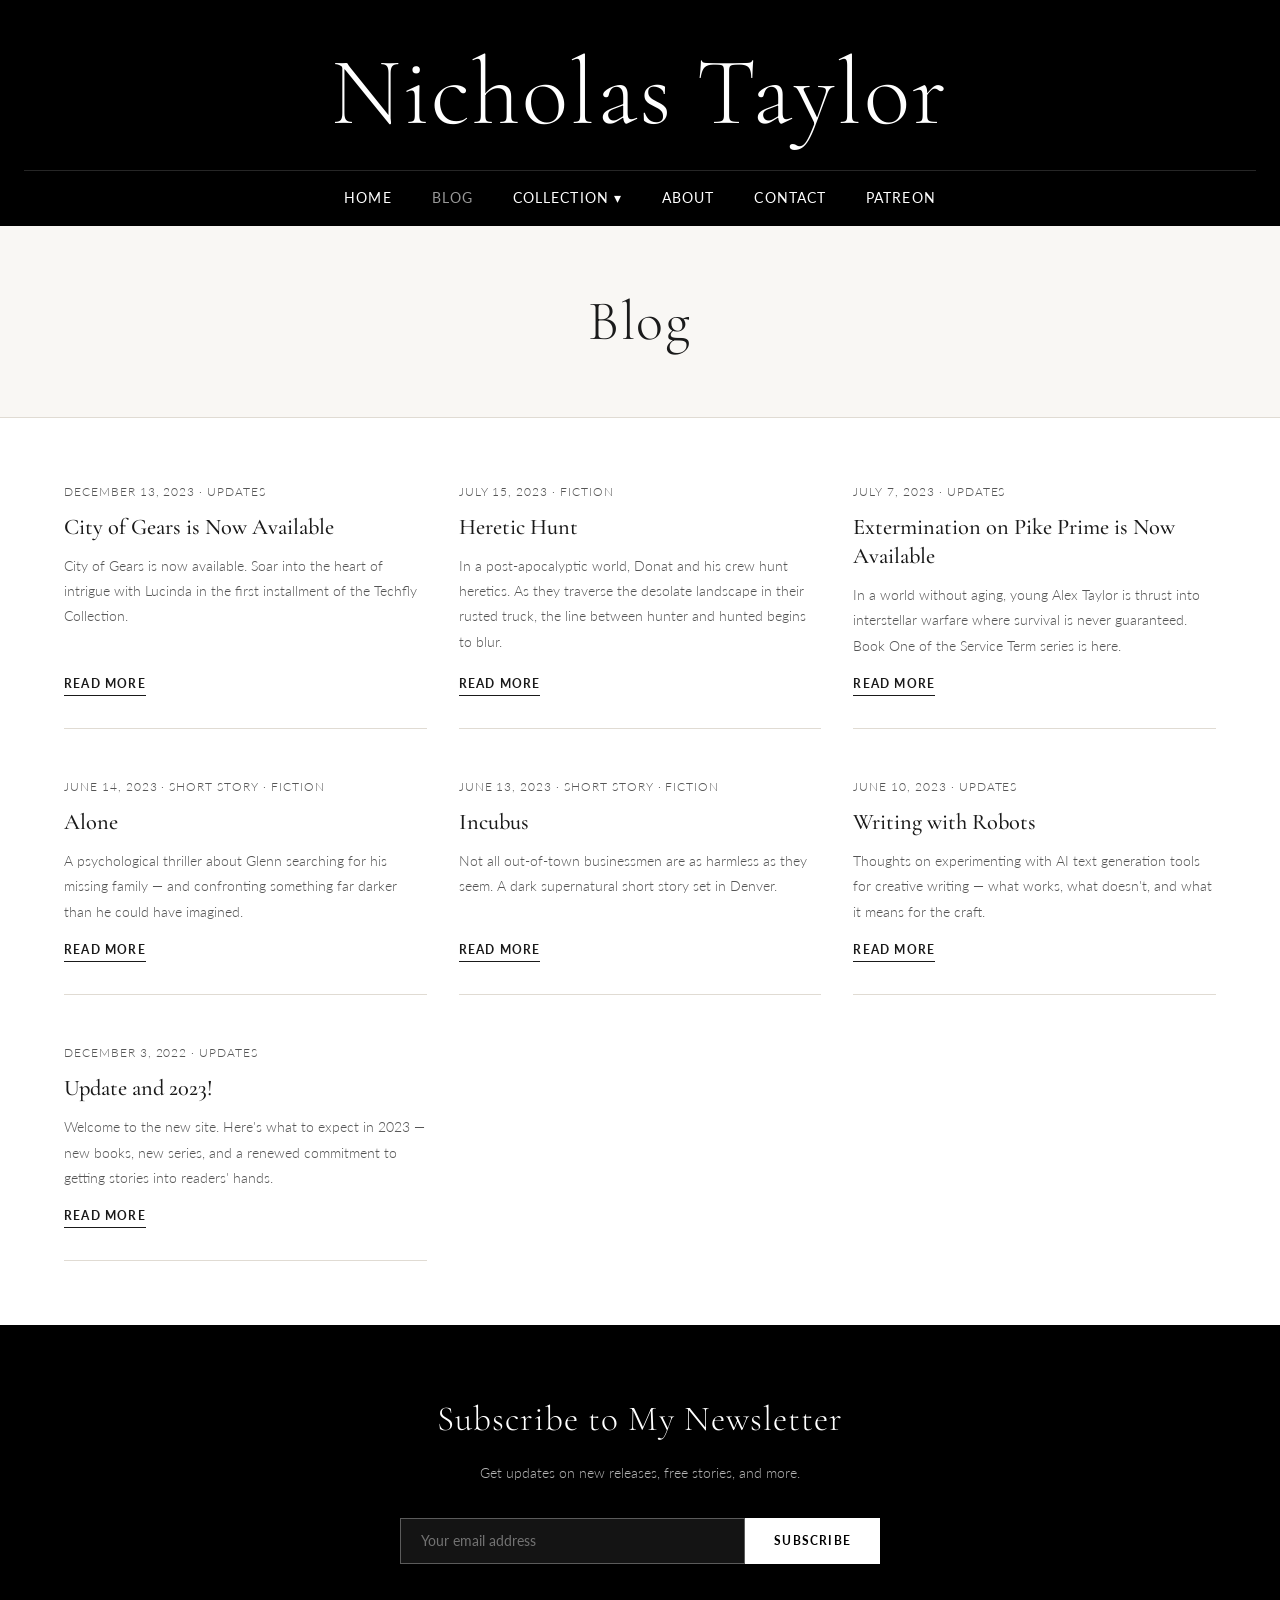
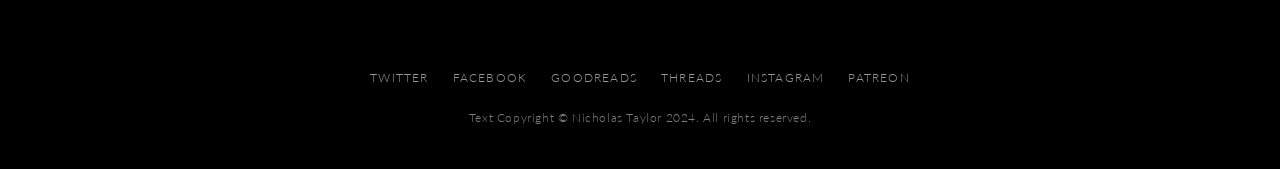
==== blog/index.html @ b20568f2 "Initial site build — migrated from Squarespace Static HTML/CSS author website for nicholastaylor.co." ====
<!DOCTYPE html>
<html lang="en">
<head>
  <meta charset="UTF-8">
  <meta name="viewport" content="width=device-width, initial-scale=1.0">
  <title>Blog — Nicholas Taylor</title>
  <meta name="description" content="Blog posts by Nicholas Taylor — updates, short fiction, and thoughts on writing fantasy and science fiction.">
  <link rel="stylesheet" href="../css/style.css">
</head>
<body>

  <header class="site-header">
    <h1 class="site-title"><a href="../index.html">Nicholas Taylor</a></h1>
    <nav class="site-nav" aria-label="Main navigation">
      <button class="nav-toggle" aria-label="Toggle menu" onclick="toggleNav()">☰</button>
      <ul id="main-nav">
        <li><a href="../index.html">Home</a></li>
        <li><a href="index.html" class="active">Blog</a></li>
        <li class="dropdown">
          <a href="#" onclick="toggleDropdown(event, this)">Collection ▾</a>
          <ul class="dropdown-menu">
            <li><a href="../books/legon-series.html">Legon Series</a></li>
            <li><a href="../books/contractor-series.html">Contractor Series</a></li>
            <li><a href="../books/service-term.html">Service Term</a></li>
            <li><a href="../books/techfly.html">Techfly</a></li>
            <li><a href="../books/invisible-defenders.html">The Invisible Defenders</a></li>
            <li><a href="../books/essaerist-war.html">Essaerist War</a></li>
          </ul>
        </li>
        <li><a href="../about.html">About</a></li>
        <li><a href="../contact.html">Contact</a></li>
        <li><a href="https://patreon.com/NicholasTaylor" target="_blank" rel="noopener">Patreon</a></li>
      </ul>
    </nav>
  </header>

  <main>
    <div class="page-header">
      <h2 class="page-header__title">Blog</h2>
    </div>

    <div class="container">
      <div class="blog-grid">

        <article class="blog-card">
          <div class="blog-card__meta">December 13, 2023 &middot; Updates</div>
          <h2 class="blog-card__title"><a href="city-of-gears-now-available.html">City of Gears is Now Available</a></h2>
          <p class="blog-card__excerpt">City of Gears is now available. Soar into the heart of intrigue with Lucinda in the first installment of the Techfly Collection.</p>
          <a href="city-of-gears-now-available.html" class="blog-card__read-more">Read More</a>
        </article>

        <article class="blog-card">
          <div class="blog-card__meta">July 15, 2023 &middot; Fiction</div>
          <h2 class="blog-card__title"><a href="heretic-hunt.html">Heretic Hunt</a></h2>
          <p class="blog-card__excerpt">In a post-apocalyptic world, Donat and his crew hunt heretics. As they traverse the desolate landscape in their rusted truck, the line between hunter and hunted begins to blur.</p>
          <a href="heretic-hunt.html" class="blog-card__read-more">Read More</a>
        </article>

        <article class="blog-card">
          <div class="blog-card__meta">July 7, 2023 &middot; Updates</div>
          <h2 class="blog-card__title"><a href="extermination-on-pike-prime.html">Extermination on Pike Prime is Now Available</a></h2>
          <p class="blog-card__excerpt">In a world without aging, young Alex Taylor is thrust into interstellar warfare where survival is never guaranteed. Book One of the Service Term series is here.</p>
          <a href="extermination-on-pike-prime.html" class="blog-card__read-more">Read More</a>
        </article>

        <article class="blog-card">
          <div class="blog-card__meta">June 14, 2023 &middot; Short Story · Fiction</div>
          <h2 class="blog-card__title"><a href="alone.html">Alone</a></h2>
          <p class="blog-card__excerpt">A psychological thriller about Glenn searching for his missing family — and confronting something far darker than he could have imagined.</p>
          <a href="alone.html" class="blog-card__read-more">Read More</a>
        </article>

        <article class="blog-card">
          <div class="blog-card__meta">June 13, 2023 &middot; Short Story · Fiction</div>
          <h2 class="blog-card__title"><a href="incubus.html">Incubus</a></h2>
          <p class="blog-card__excerpt">Not all out-of-town businessmen are as harmless as they seem. A dark supernatural short story set in Denver.</p>
          <a href="incubus.html" class="blog-card__read-more">Read More</a>
        </article>

        <article class="blog-card">
          <div class="blog-card__meta">June 10, 2023 &middot; Updates</div>
          <h2 class="blog-card__title"><a href="writing-with-robots.html">Writing with Robots</a></h2>
          <p class="blog-card__excerpt">Thoughts on experimenting with AI text generation tools for creative writing — what works, what doesn't, and what it means for the craft.</p>
          <a href="writing-with-robots.html" class="blog-card__read-more">Read More</a>
        </article>

        <article class="blog-card">
          <div class="blog-card__meta">December 3, 2022 &middot; Updates</div>
          <h2 class="blog-card__title"><a href="update-and-2023.html">Update and 2023!</a></h2>
          <p class="blog-card__excerpt">Welcome to the new site. Here's what to expect in 2023 — new books, new series, and a renewed commitment to getting stories into readers' hands.</p>
          <a href="update-and-2023.html" class="blog-card__read-more">Read More</a>
        </article>

      </div>
    </div>
  </main>

  <section class="newsletter-banner">
    <h2>Subscribe to My Newsletter</h2>
    <p>Get updates on new releases, free stories, and more.</p>
    <form class="newsletter-form" action="REPLACE_WITH_MAILCHIMP_ACTION_URL" method="post" target="_blank" novalidate>
      <input type="email" name="EMAIL" placeholder="Your email address" required>
      <div style="position:absolute;left:-5000px" aria-hidden="true"><input type="text" name="b_PLACEHOLDER" tabindex="-1" value=""></div>
      <button type="submit">Subscribe</button>
    </form>
  </section>

  <footer class="site-footer">
    <div class="footer-social">
      <a href="https://twitter.com/ntaylor1981" target="_blank" rel="noopener">Twitter</a>
      <a href="http://www.facebook.com/pages/Nicholas-Taylor/117098751641205" target="_blank" rel="noopener">Facebook</a>
      <a href="https://www.goodreads.com/NicholasTaylor" target="_blank" rel="noopener">Goodreads</a>
      <a href="https://www.threads.net/@ntaylor1981" target="_blank" rel="noopener">Threads</a>
      <a href="https://www.instagram.com/ntaylor1981/" target="_blank" rel="noopener">Instagram</a>
      <a href="https://patreon.com/NicholasTaylor" target="_blank" rel="noopener">Patreon</a>
    </div>
    <p class="footer-copyright">Text Copyright &copy; Nicholas Taylor 2024. All rights reserved.</p>
  </footer>

  <script>
    function toggleNav() { document.getElementById('main-nav').classList.toggle('open'); }
    function toggleDropdown(e, el) { if (window.innerWidth <= 640) { e.preventDefault(); el.parentElement.classList.toggle('open'); } }
  </script>
</body>
</html>
---- css/style.css ----
/* =========================================
   Nicholas Taylor — Author Website
   ========================================= */

/* --- Google Fonts --- */
@import url('https://fonts.googleapis.com/css2?family=Cormorant+Garamond:ital,wght@0,300;0,400;0,500;0,600;1,300;1,400&family=Lato:wght@300;400;700&display=swap');

/* --- Reset & Base --- */
*, *::before, *::after {
  box-sizing: border-box;
  margin: 0;
  padding: 0;
}

:root {
  --black: #000000;
  --white: #ffffff;
  --off-white: #f9f7f4;
  --text: #1a1a1a;
  --text-light: #555555;
  --accent: #8b6914;
  --border: #e0dbd3;
  --header-height: auto;
}

html {
  font-size: 16px;
  scroll-behavior: smooth;
}

body {
  font-family: 'Lato', sans-serif;
  font-weight: 300;
  color: var(--text);
  background: var(--white);
  line-height: 1.7;
}

a {
  color: inherit;
  text-decoration: none;
}

img {
  max-width: 100%;
  height: auto;
  display: block;
}

/* =========================================
   SITE HEADER
   ========================================= */

.site-header {
  background: var(--black);
  text-align: center;
  padding: 2.5rem 1.5rem 0;
}

.site-title {
  font-family: 'Cormorant Garamond', serif;
  font-size: clamp(3rem, 8vw, 6rem);
  font-weight: 300;
  color: var(--white);
  letter-spacing: 0.02em;
  line-height: 1.1;
  margin-bottom: 1.5rem;
}

.site-title a {
  color: var(--white);
}

/* --- Main Navigation --- */
.site-nav {
  border-top: 1px solid rgba(255,255,255,0.15);
}

.site-nav ul {
  list-style: none;
  display: flex;
  justify-content: center;
  flex-wrap: wrap;
  gap: 0;
}

.site-nav ul li a {
  display: block;
  color: var(--white);
  font-family: 'Lato', sans-serif;
  font-size: 0.85rem;
  font-weight: 400;
  letter-spacing: 0.08em;
  text-transform: uppercase;
  padding: 1rem 1.25rem;
  transition: color 0.2s ease;
  position: relative;
}

.site-nav ul li a:hover,
.site-nav ul li a.active {
  color: rgba(255,255,255,0.6);
}

/* Dropdown */
.site-nav .dropdown {
  position: relative;
}

.site-nav .dropdown-menu {
  display: none;
  position: absolute;
  top: 100%;
  left: 50%;
  transform: translateX(-50%);
  background: var(--black);
  border: 1px solid rgba(255,255,255,0.15);
  min-width: 200px;
  z-index: 100;
  list-style: none;
  padding: 0.5rem 0;
}

.site-nav .dropdown:hover .dropdown-menu {
  display: block;
}

.site-nav .dropdown-menu li a {
  padding: 0.6rem 1.25rem;
  font-size: 0.8rem;
  white-space: nowrap;
  border-bottom: none;
  display: block;
}

.site-nav .dropdown-menu li a:hover {
  color: rgba(255,255,255,0.6);
}

/* Mobile nav toggle */
.nav-toggle {
  display: none;
  background: none;
  border: none;
  color: var(--white);
  cursor: pointer;
  padding: 1rem;
  font-size: 1.5rem;
}

/* =========================================
   MAIN CONTENT
   ========================================= */

main {
  min-height: 60vh;
}

.container {
  max-width: 1200px;
  margin: 0 auto;
  padding: 0 1.5rem;
}

.container--narrow {
  max-width: 800px;
  margin: 0 auto;
  padding: 0 1.5rem;
}

/* =========================================
   HOMEPAGE — FEATURED BOOK HERO
   ========================================= */

.hero {
  display: grid;
  grid-template-columns: 1fr 1fr;
  gap: 0;
  min-height: 500px;
}

.hero__cover {
  overflow: hidden;
}

.hero__cover img {
  width: 100%;
  height: 100%;
  object-fit: cover;
  object-position: center;
}

.hero__content {
  display: flex;
  flex-direction: column;
  justify-content: center;
  padding: 4rem 3rem 4rem 4rem;
  background: var(--white);
}

.hero__tagline {
  font-family: 'Cormorant Garamond', serif;
  font-size: clamp(1.8rem, 3.5vw, 2.8rem);
  font-weight: 300;
  line-height: 1.3;
  margin-bottom: 1.5rem;
  color: var(--text);
}

.hero__description {
  font-size: 0.95rem;
  color: var(--text-light);
  line-height: 1.8;
  margin-bottom: 2rem;
}

.btn {
  display: inline-block;
  padding: 0.75rem 2rem;
  font-family: 'Lato', sans-serif;
  font-size: 0.8rem;
  font-weight: 700;
  letter-spacing: 0.12em;
  text-transform: uppercase;
  border: 2px solid var(--text);
  color: var(--text);
  transition: background 0.2s ease, color 0.2s ease;
  cursor: pointer;
  text-align: center;
}

.btn:hover {
  background: var(--text);
  color: var(--white);
}

.btn--filled {
  background: var(--text);
  color: var(--white);
}

.btn--filled:hover {
  background: var(--text-light);
  border-color: var(--text-light);
}

/* =========================================
   BOOK GRID SECTIONS
   ========================================= */

.book-section {
  padding: 4rem 0;
}

.book-section:nth-child(even) {
  background: var(--off-white);
}

.book-section__title {
  font-family: 'Cormorant Garamond', serif;
  font-size: clamp(1.8rem, 3vw, 2.5rem);
  font-weight: 300;
  margin-bottom: 2.5rem;
  color: var(--text);
  letter-spacing: 0.02em;
}

.book-grid {
  display: grid;
  grid-template-columns: repeat(auto-fill, minmax(160px, 1fr));
  gap: 2rem 1.5rem;
}

.book-card {
  display: flex;
  flex-direction: column;
}

.book-card__cover {
  overflow: hidden;
  margin-bottom: 0.75rem;
  aspect-ratio: 2/3;
}

.book-card__cover img {
  width: 100%;
  height: 100%;
  object-fit: cover;
  transition: transform 0.3s ease;
}

.book-card:hover .book-card__cover img {
  transform: scale(1.03);
}

.book-card__title {
  font-family: 'Cormorant Garamond', serif;
  font-size: 1rem;
  font-weight: 500;
  line-height: 1.3;
  margin-bottom: 0.25rem;
}

.book-card__series {
  font-size: 0.75rem;
  color: var(--text-light);
  letter-spacing: 0.05em;
  text-transform: uppercase;
}

/* =========================================
   SERIES / BOOK DETAIL PAGES
   ========================================= */

.page-header {
  background: var(--off-white);
  padding: 3rem 1.5rem;
  text-align: center;
  border-bottom: 1px solid var(--border);
}

.page-header__title {
  font-family: 'Cormorant Garamond', serif;
  font-size: clamp(2rem, 5vw, 3.5rem);
  font-weight: 300;
  color: var(--text);
  letter-spacing: 0.03em;
}

.page-header__subtitle {
  font-size: 0.95rem;
  color: var(--text-light);
  margin-top: 0.75rem;
  max-width: 600px;
  margin-left: auto;
  margin-right: auto;
}

/* Book detail layout (cover + info side by side) */
.book-detail {
  display: grid;
  grid-template-columns: 280px 1fr;
  gap: 3rem;
  padding: 4rem 0;
  border-bottom: 1px solid var(--border);
}

.book-detail:last-child {
  border-bottom: none;
}

.book-detail__cover img {
  width: 100%;
  box-shadow: 0 4px 20px rgba(0,0,0,0.12);
}

.book-detail__info {
  display: flex;
  flex-direction: column;
  justify-content: flex-start;
}

.book-detail__number {
  font-size: 0.75rem;
  letter-spacing: 0.12em;
  text-transform: uppercase;
  color: var(--text-light);
  margin-bottom: 0.5rem;
}

.book-detail__title {
  font-family: 'Cormorant Garamond', serif;
  font-size: clamp(1.8rem, 3vw, 2.5rem);
  font-weight: 400;
  line-height: 1.2;
  margin-bottom: 1.25rem;
  color: var(--text);
}

.book-detail__description {
  font-size: 0.95rem;
  line-height: 1.85;
  color: var(--text-light);
  margin-bottom: 2rem;
}

/* Retailer links */
.retailers {
  display: flex;
  flex-wrap: wrap;
  gap: 0.75rem;
  align-items: center;
}

.retailer-link {
  display: inline-flex;
  align-items: center;
}

.retailer-link img {
  height: 32px;
  width: auto;
  opacity: 0.85;
  transition: opacity 0.2s ease;
}

.retailer-link:hover img {
  opacity: 1;
}

.retailer-link--text {
  font-size: 0.75rem;
  letter-spacing: 0.08em;
  text-transform: uppercase;
  font-weight: 700;
  color: var(--text);
  border: 1px solid var(--border);
  padding: 0.4rem 0.9rem;
  transition: background 0.2s ease, color 0.2s ease;
}

.retailer-link--text:hover {
  background: var(--text);
  color: var(--white);
}

/* =========================================
   ABOUT PAGE
   ========================================= */

.about-layout {
  display: grid;
  grid-template-columns: 340px 1fr;
  gap: 5rem;
  padding: 5rem 0;
}

.about-photo img {
  width: 100%;
  box-shadow: 0 4px 20px rgba(0,0,0,0.1);
}

.about-bio h2 {
  font-family: 'Cormorant Garamond', serif;
  font-size: clamp(1.6rem, 2.5vw, 2rem);
  font-weight: 400;
  margin-bottom: 1.5rem;
  color: var(--text);
}

.about-bio p {
  font-size: 1rem;
  line-height: 1.9;
  color: var(--text-light);
  margin-bottom: 1.25rem;
}

.social-links {
  display: flex;
  gap: 1rem;
  flex-wrap: wrap;
  margin-top: 2rem;
}

.social-links a {
  font-size: 0.75rem;
  letter-spacing: 0.1em;
  text-transform: uppercase;
  font-weight: 700;
  color: var(--text);
  border: 1px solid var(--border);
  padding: 0.5rem 1rem;
  transition: background 0.2s ease, color 0.2s ease;
}

.social-links a:hover {
  background: var(--text);
  color: var(--white);
  border-color: var(--text);
}

/* =========================================
   CONTACT PAGE
   ========================================= */

.contact-layout {
  padding: 5rem 0;
}

.contact-intro {
  font-size: 1rem;
  color: var(--text-light);
  margin-bottom: 2.5rem;
  line-height: 1.8;
}

.contact-form {
  display: flex;
  flex-direction: column;
  gap: 1.25rem;
  max-width: 600px;
}

.form-row {
  display: grid;
  grid-template-columns: 1fr 1fr;
  gap: 1.25rem;
}

.form-group {
  display: flex;
  flex-direction: column;
  gap: 0.4rem;
}

.form-group label {
  font-size: 0.75rem;
  letter-spacing: 0.1em;
  text-transform: uppercase;
  font-weight: 700;
  color: var(--text);
}

.form-group input,
.form-group textarea,
.form-group select {
  padding: 0.75rem 1rem;
  border: 1px solid var(--border);
  background: var(--white);
  font-family: 'Lato', sans-serif;
  font-size: 0.95rem;
  color: var(--text);
  outline: none;
  transition: border-color 0.2s ease;
  width: 100%;
  -webkit-appearance: none;
  border-radius: 0;
}

.form-group input:focus,
.form-group textarea:focus {
  border-color: var(--text);
}

.form-group textarea {
  min-height: 150px;
  resize: vertical;
}

/* =========================================
   BLOG PAGE
   ========================================= */

.blog-grid {
  padding: 4rem 0;
  display: grid;
  grid-template-columns: repeat(auto-fill, minmax(300px, 1fr));
  gap: 3rem 2rem;
}

.blog-card {
  display: flex;
  flex-direction: column;
  border-bottom: 1px solid var(--border);
  padding-bottom: 2rem;
}

.blog-card__meta {
  font-size: 0.75rem;
  letter-spacing: 0.08em;
  text-transform: uppercase;
  color: var(--text-light);
  margin-bottom: 0.6rem;
}

.blog-card__title {
  font-family: 'Cormorant Garamond', serif;
  font-size: 1.4rem;
  font-weight: 500;
  line-height: 1.3;
  margin-bottom: 0.75rem;
  color: var(--text);
}

.blog-card__title a:hover {
  color: var(--text-light);
}

.blog-card__excerpt {
  font-size: 0.9rem;
  color: var(--text-light);
  line-height: 1.75;
  margin-bottom: 1rem;
  flex: 1;
}

.blog-card__read-more {
  font-size: 0.75rem;
  letter-spacing: 0.1em;
  text-transform: uppercase;
  font-weight: 700;
  color: var(--text);
  border-bottom: 1px solid var(--text);
  padding-bottom: 1px;
  width: fit-content;
}

/* =========================================
   NEWSLETTER BANNER
   ========================================= */

.newsletter-banner {
  background: var(--black);
  color: var(--white);
  padding: 4rem 1.5rem;
  text-align: center;
}

.newsletter-banner h2 {
  font-family: 'Cormorant Garamond', serif;
  font-size: clamp(1.6rem, 3vw, 2.2rem);
  font-weight: 300;
  margin-bottom: 0.75rem;
  letter-spacing: 0.03em;
}

.newsletter-banner p {
  font-size: 0.9rem;
  color: rgba(255,255,255,0.7);
  margin-bottom: 2rem;
}

.newsletter-form {
  display: flex;
  justify-content: center;
  gap: 0;
  max-width: 480px;
  margin: 0 auto;
  flex-wrap: wrap;
}

.newsletter-form input[type="email"] {
  flex: 1;
  padding: 0.85rem 1.25rem;
  border: 1px solid rgba(255,255,255,0.3);
  background: rgba(255,255,255,0.08);
  color: var(--white);
  font-family: 'Lato', sans-serif;
  font-size: 0.9rem;
  outline: none;
  min-width: 220px;
  border-radius: 0;
  -webkit-appearance: none;
}

.newsletter-form input[type="email"]::placeholder {
  color: rgba(255,255,255,0.4);
}

.newsletter-form input[type="email"]:focus {
  border-color: rgba(255,255,255,0.6);
}

.newsletter-form button {
  padding: 0.85rem 1.75rem;
  background: var(--white);
  color: var(--black);
  border: 1px solid var(--white);
  font-family: 'Lato', sans-serif;
  font-size: 0.75rem;
  font-weight: 700;
  letter-spacing: 0.1em;
  text-transform: uppercase;
  cursor: pointer;
  transition: background 0.2s ease, color 0.2s ease;
}

.newsletter-form button:hover {
  background: rgba(255,255,255,0.85);
}

/* =========================================
   SITE FOOTER
   ========================================= */

.site-footer {
  background: var(--black);
  color: rgba(255,255,255,0.5);
  padding: 2.5rem 1.5rem;
  text-align: center;
}

.footer-social {
  display: flex;
  justify-content: center;
  gap: 1.5rem;
  margin-bottom: 1.25rem;
  flex-wrap: wrap;
}

.footer-social a {
  color: rgba(255,255,255,0.6);
  font-size: 0.75rem;
  letter-spacing: 0.1em;
  text-transform: uppercase;
  transition: color 0.2s ease;
}

.footer-social a:hover {
  color: var(--white);
}

.footer-copyright {
  font-size: 0.75rem;
  letter-spacing: 0.05em;
}

/* =========================================
   UTILITY
   ========================================= */

.section-divider {
  height: 1px;
  background: var(--border);
  margin: 0;
}

.text-center { text-align: center; }

/* =========================================
   RESPONSIVE
   ========================================= */

@media (max-width: 900px) {
  .hero {
    grid-template-columns: 1fr;
  }

  .hero__cover {
    max-height: 400px;
  }

  .hero__content {
    padding: 3rem 2rem;
  }

  .book-detail {
    grid-template-columns: 200px 1fr;
    gap: 2rem;
  }

  .about-layout {
    grid-template-columns: 1fr;
    gap: 3rem;
    padding: 3rem 0;
  }

  .about-photo {
    max-width: 300px;
    margin: 0 auto;
  }
}

@media (max-width: 640px) {
  .site-title {
    font-size: 2.5rem;
  }

  .nav-toggle {
    display: block;
  }

  .site-nav ul {
    display: none;
    flex-direction: column;
    align-items: center;
    padding-bottom: 1rem;
  }

  .site-nav ul.open {
    display: flex;
  }

  .site-nav .dropdown-menu {
    position: static;
    transform: none;
    border: none;
    border-top: 1px solid rgba(255,255,255,0.1);
    padding: 0;
    min-width: unset;
    display: none;
  }

  .site-nav .dropdown.open .dropdown-menu {
    display: block;
  }

  .book-detail {
    grid-template-columns: 1fr;
  }

  .book-detail__cover {
    max-width: 200px;
  }

  .form-row {
    grid-template-columns: 1fr;
  }

  .newsletter-form {
    flex-direction: column;
  }

  .newsletter-form input[type="email"],
  .newsletter-form button {
    width: 100%;
  }
}
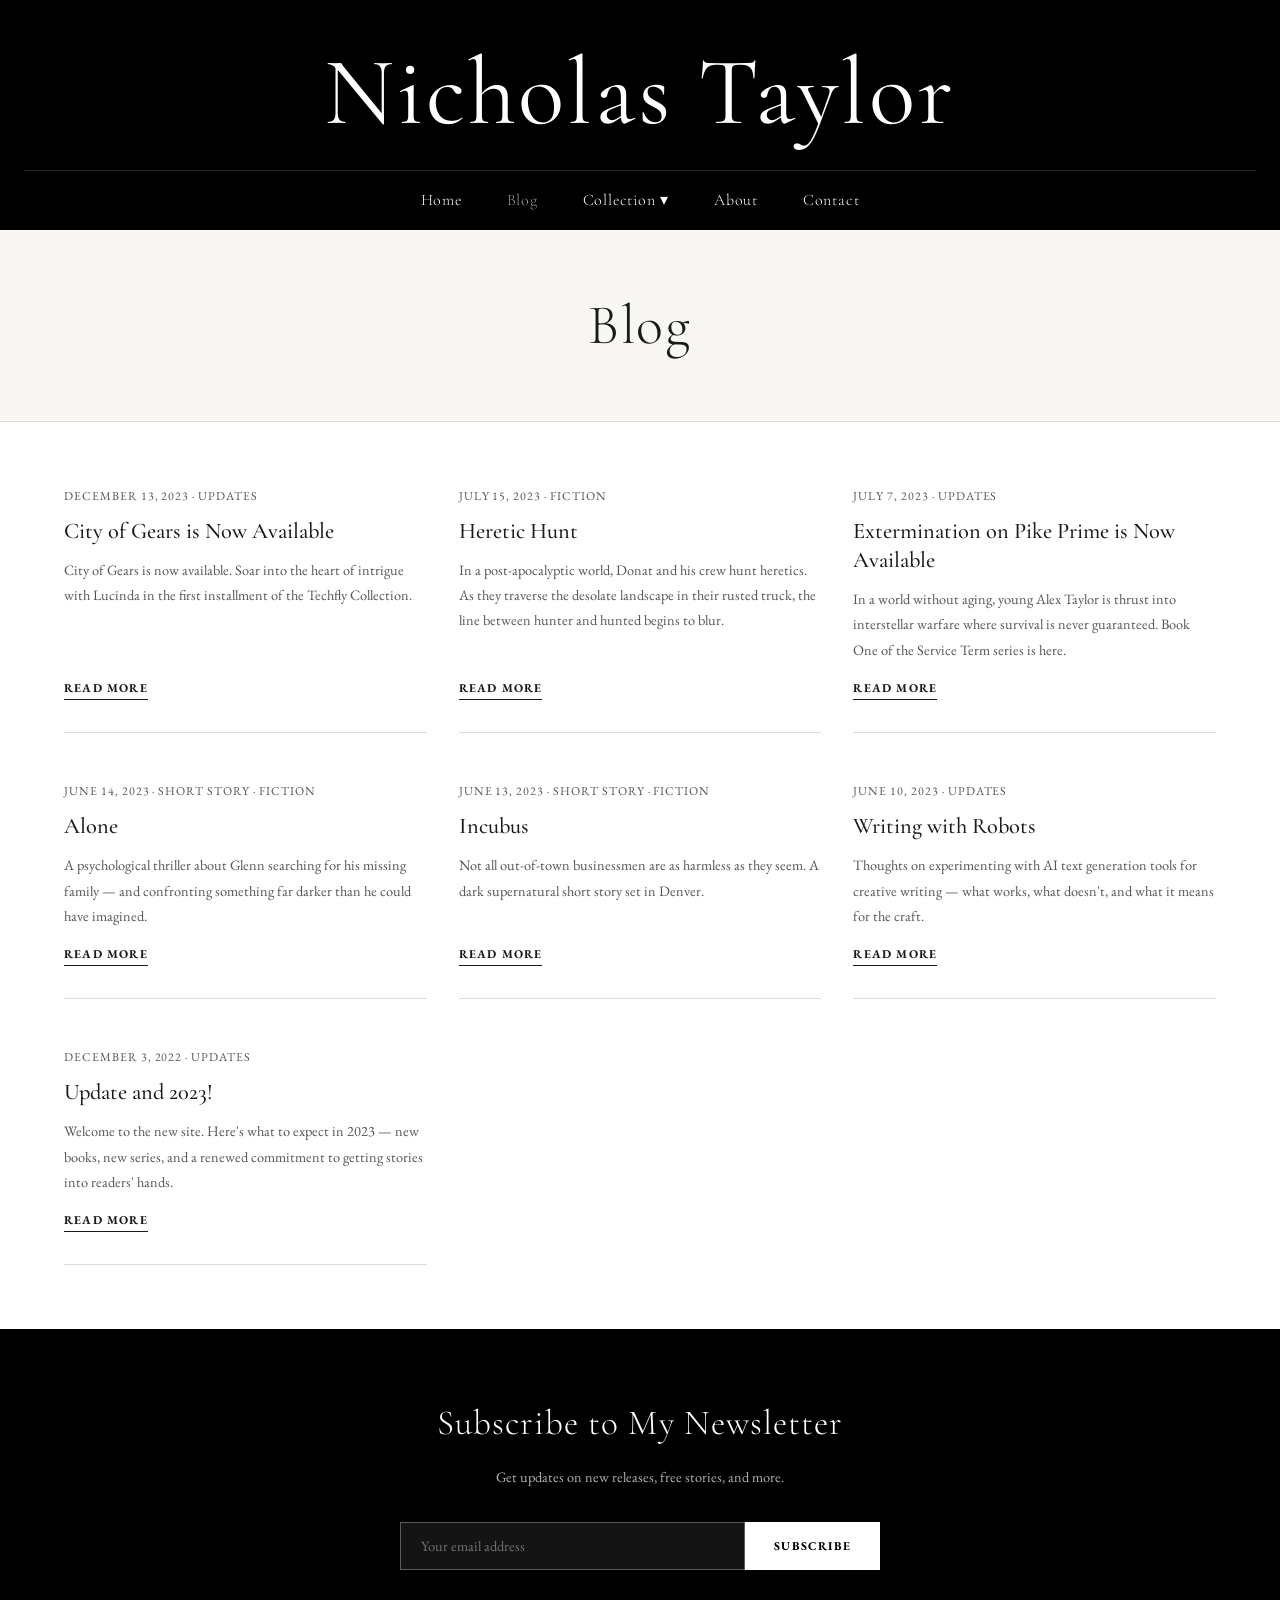
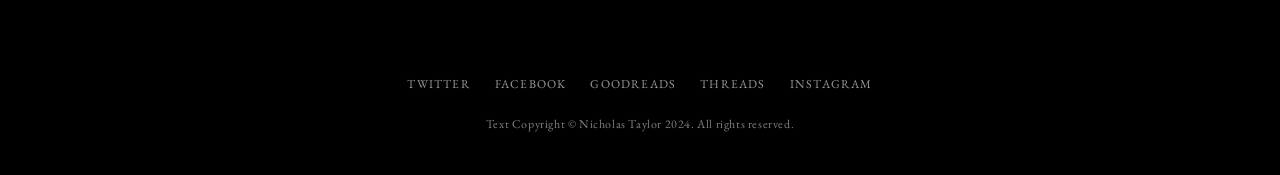
==== commit 003132ef: "Launch site: full migration from Squarespace to static HTML - All book pages updated with Books2Read" ====
--- a/blog/index.html
+++ b/blog/index.html
@@ -29,7 +29,7 @@
         </li>
         <li><a href="../about.html">About</a></li>
         <li><a href="../contact.html">Contact</a></li>
-        <li><a href="https://patreon.com/NicholasTaylor" target="_blank" rel="noopener">Patreon</a></li>
+        
       </ul>
     </nav>
   </header>
@@ -112,7 +112,7 @@
       <a href="https://www.goodreads.com/NicholasTaylor" target="_blank" rel="noopener">Goodreads</a>
       <a href="https://www.threads.net/@ntaylor1981" target="_blank" rel="noopener">Threads</a>
       <a href="https://www.instagram.com/ntaylor1981/" target="_blank" rel="noopener">Instagram</a>
-      <a href="https://patreon.com/NicholasTaylor" target="_blank" rel="noopener">Patreon</a>
+      
     </div>
     <p class="footer-copyright">Text Copyright &copy; Nicholas Taylor 2024. All rights reserved.</p>
   </footer>
--- a/css/style.css
+++ b/css/style.css
@@ -3,7 +3,7 @@
    ========================================= */
 
 /* --- Google Fonts --- */
-@import url('https://fonts.googleapis.com/css2?family=Cormorant+Garamond:ital,wght@0,300;0,400;0,500;0,600;1,300;1,400&family=Lato:wght@300;400;700&display=swap');
+@import url('https://fonts.googleapis.com/css2?family=Cormorant+Garamond:ital,wght@0,300;0,400;0,500;0,600;1,300;1,400&family=EB+Garamond:ital,wght@0,400;0,500;1,400&display=swap');
 
 /* --- Reset & Base --- */
 *, *::before, *::after {
@@ -29,11 +29,12 @@
 }
 
 body {
-  font-family: 'Lato', sans-serif;
-  font-weight: 300;
+  font-family: 'EB Garamond', Georgia, serif;
+  font-weight: 400;
   color: var(--text);
   background: var(--white);
   line-height: 1.7;
+  font-size: 1.05rem;
 }
 
 a {
@@ -60,9 +61,9 @@
 .site-title {
   font-family: 'Cormorant Garamond', serif;
   font-size: clamp(3rem, 8vw, 6rem);
-  font-weight: 300;
-  color: var(--white);
-  letter-spacing: 0.02em;
+  font-weight: 400;
+  color: var(--white);
+  letter-spacing: 0.03em;
   line-height: 1.1;
   margin-bottom: 1.5rem;
 }
@@ -87,12 +88,11 @@
 .site-nav ul li a {
   display: block;
   color: var(--white);
-  font-family: 'Lato', sans-serif;
-  font-size: 0.85rem;
-  font-weight: 400;
-  letter-spacing: 0.08em;
-  text-transform: uppercase;
-  padding: 1rem 1.25rem;
+  font-family: 'Cormorant Garamond', serif;
+  font-size: 1rem;
+  font-weight: 300;
+  letter-spacing: 0.05em;
+  padding: 1rem 1.4rem;
   transition: color 0.2s ease;
   position: relative;
 }
@@ -173,51 +173,66 @@
    ========================================= */
 
 .hero {
+  padding: 4rem 0;
+  background: var(--white);
+}
+
+.hero__inner {
   display: grid;
-  grid-template-columns: 1fr 1fr;
-  gap: 0;
-  min-height: 500px;
-}
-
-.hero__cover {
-  overflow: hidden;
+  grid-template-columns: 360px 1fr;
+  gap: 5rem;
+  align-items: start;
 }
 
 .hero__cover img {
   width: 100%;
-  height: 100%;
-  object-fit: cover;
-  object-position: center;
+  height: auto;
+  display: block;
+  box-shadow: 0 6px 28px rgba(0,0,0,0.14);
 }
 
 .hero__content {
-  display: flex;
-  flex-direction: column;
+  padding-top: 1rem;
+}
+
+.hero__tagline {
+  font-family: 'Cormorant Garamond', serif;
+  font-size: clamp(1.5rem, 2.5vw, 2.2rem);
+  font-weight: 400;
+  line-height: 1.3;
+  margin-bottom: 2rem;
+  color: var(--text);
+  text-align: center;
+}
+
+.hero__description p {
+  font-size: 1rem;
+  color: var(--text);
+  line-height: 1.9;
+  margin-bottom: 1.25rem;
+}
+
+.hero__buy {
+  margin-top: 2rem;
+  display: flex;
   justify-content: center;
-  padding: 4rem 3rem 4rem 4rem;
-  background: var(--white);
-}
-
-.hero__tagline {
-  font-family: 'Cormorant Garamond', serif;
-  font-size: clamp(1.8rem, 3.5vw, 2.8rem);
-  font-weight: 300;
-  line-height: 1.3;
-  margin-bottom: 1.5rem;
-  color: var(--text);
-}
-
-.hero__description {
-  font-size: 0.95rem;
-  color: var(--text-light);
-  line-height: 1.8;
-  margin-bottom: 2rem;
+}
+
+.hero__buy img {
+  height: 52px;
+  width: auto;
+  opacity: 0.9;
+  transition: opacity 0.2s ease;
+}
+
+.hero__buy img:hover {
+  opacity: 1;
 }
 
 .btn {
   display: inline-block;
   padding: 0.75rem 2rem;
-  font-family: 'Lato', sans-serif;
+  font-family: 'EB Garamond', Georgia, serif;
   font-size: 0.8rem;
   font-weight: 700;
   letter-spacing: 0.12em;
@@ -527,7 +542,7 @@
   padding: 0.75rem 1rem;
   border: 1px solid var(--border);
   background: var(--white);
-  font-family: 'Lato', sans-serif;
+  font-family: 'EB Garamond', Georgia, serif;
   font-size: 0.95rem;
   color: var(--text);
   outline: none;
@@ -645,7 +660,7 @@
   border: 1px solid rgba(255,255,255,0.3);
   background: rgba(255,255,255,0.08);
   color: var(--white);
-  font-family: 'Lato', sans-serif;
+  font-family: 'EB Garamond', Georgia, serif;
   font-size: 0.9rem;
   outline: none;
   min-width: 220px;
@@ -666,7 +681,7 @@
   background: var(--white);
   color: var(--black);
   border: 1px solid var(--white);
-  font-family: 'Lato', sans-serif;
+  font-family: 'EB Garamond', Georgia, serif;
   font-size: 0.75rem;
   font-weight: 700;
   letter-spacing: 0.1em;
@@ -732,16 +747,18 @@
    ========================================= */
 
 @media (max-width: 900px) {
-  .hero {
+  .hero__inner {
     grid-template-columns: 1fr;
+    gap: 2.5rem;
   }
 
   .hero__cover {
-    max-height: 400px;
+    max-width: 320px;
+    margin: 0 auto;
   }
 
   .hero__content {
-    padding: 3rem 2rem;
+    padding-top: 0;
   }
 
   .book-detail {
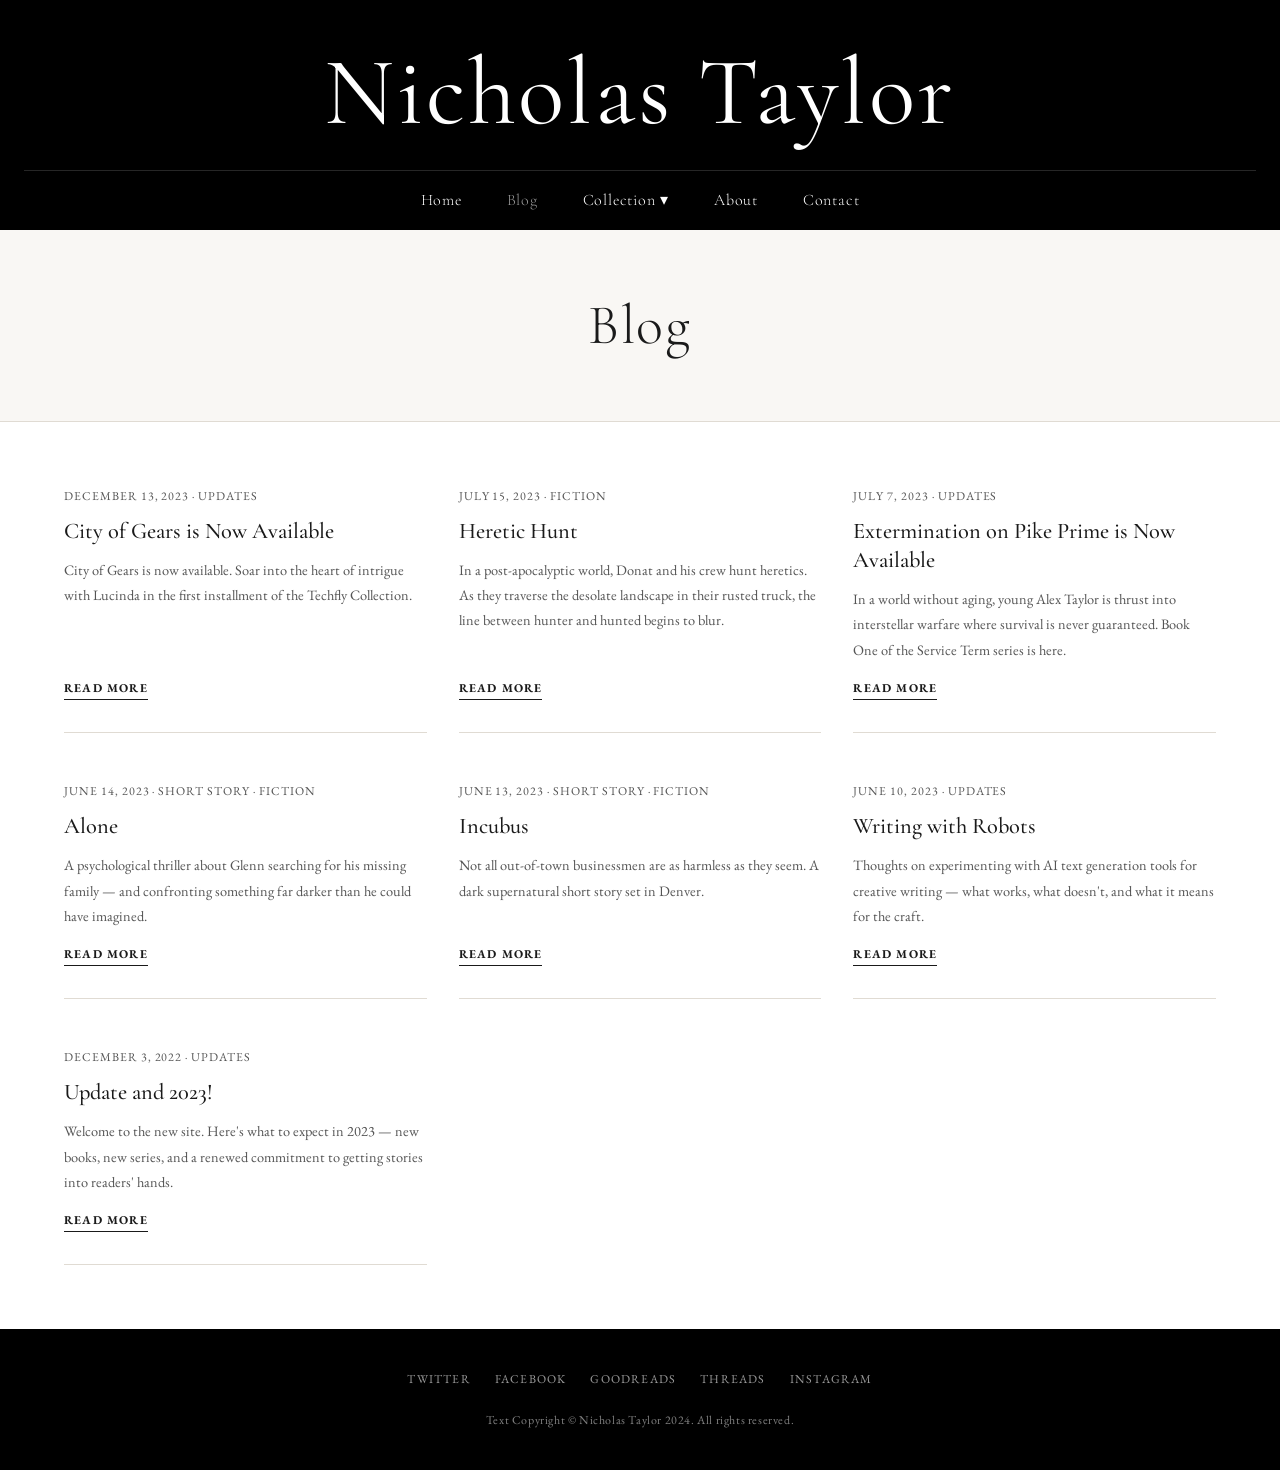
==== commit 4046234a: "Hide newsletter section across all pages (Mailchimp inactive) Code preserved in HTML comments — unco" ====
--- a/blog/index.html
+++ b/blog/index.html
@@ -94,6 +94,8 @@
       </div>
     </div>
   </main>
+  <!-- NEWSLETTER: uncomment to re-enable Mailchimp signup
+
 
   <section class="newsletter-banner">
     <h2>Subscribe to My Newsletter</h2>
@@ -104,6 +106,7 @@
       <button type="submit">Subscribe</button>
     </form>
   </section>
+  -->
 
   <footer class="site-footer">
     <div class="footer-social">
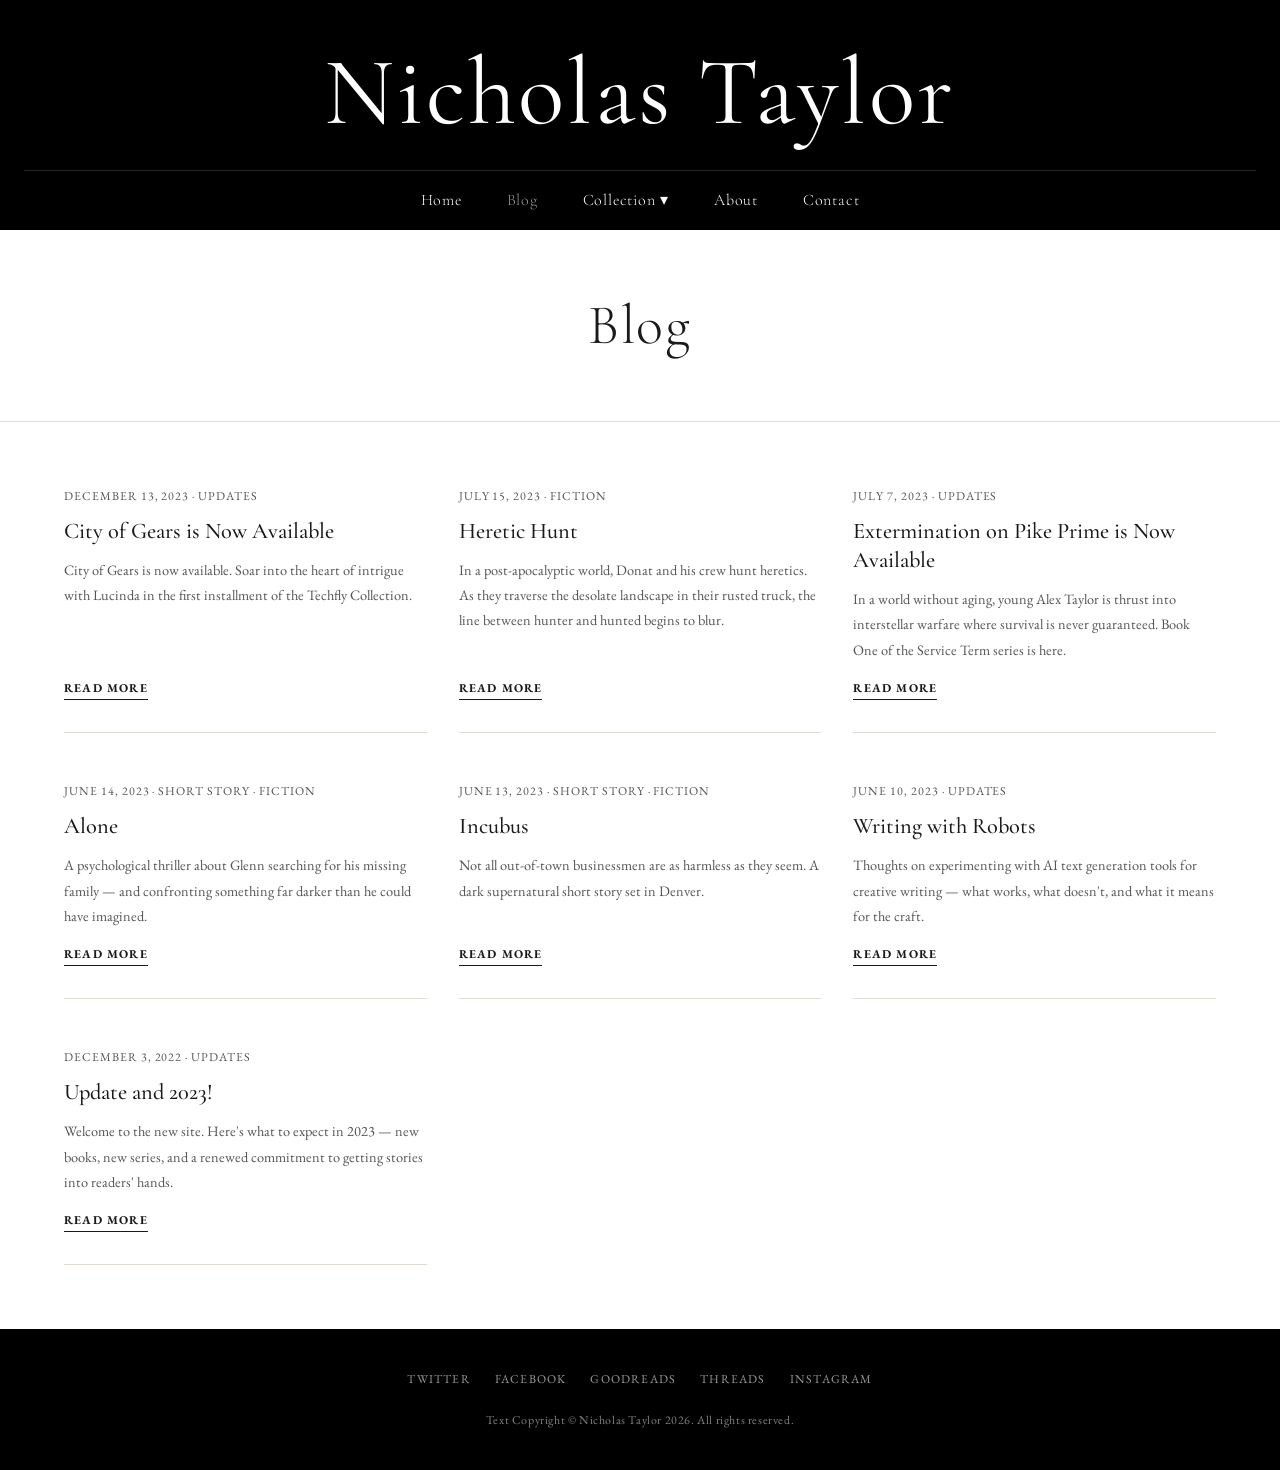
==== commit 5db67235: "Set background to full white; update copyright to 2026 Co-Authored-By: Claude Sonnet 4.6 <noreply@an" ====
--- a/blog/index.html
+++ b/blog/index.html
@@ -5,7 +5,17 @@
   <meta name="viewport" content="width=device-width, initial-scale=1.0">
   <title>Blog — Nicholas Taylor</title>
   <meta name="description" content="Blog posts by Nicholas Taylor — updates, short fiction, and thoughts on writing fantasy and science fiction.">
+  <link rel="icon" type="image/png" href="../favicon.png">
+  <link rel="apple-touch-icon" href="../apple-touch-icon.png">
   <link rel="stylesheet" href="../css/style.css">
+  <!-- Google Analytics -->
+  <script async src="https://www.googletagmanager.com/gtag/js?id=G-R6W3MN9NBS"></script>
+  <script>
+    window.dataLayer = window.dataLayer || [];
+    function gtag(){dataLayer.push(arguments);}
+    gtag('js', new Date());
+    gtag('config', 'G-R6W3MN9NBS');
+  </script>
 </head>
 <body>
 
@@ -117,7 +127,7 @@
       <a href="https://www.instagram.com/ntaylor1981/" target="_blank" rel="noopener">Instagram</a>
       
     </div>
-    <p class="footer-copyright">Text Copyright &copy; Nicholas Taylor 2024. All rights reserved.</p>
+    <p class="footer-copyright">Text Copyright &copy; Nicholas Taylor 2026. All rights reserved.</p>
   </footer>
 
   <script>
--- a/css/style.css
+++ b/css/style.css
@@ -15,7 +15,7 @@
 :root {
   --black: #000000;
   --white: #ffffff;
-  --off-white: #f9f7f4;
+  --off-white: #ffffff;
   --text: #1a1a1a;
   --text-light: #555555;
   --accent: #8b6914;
